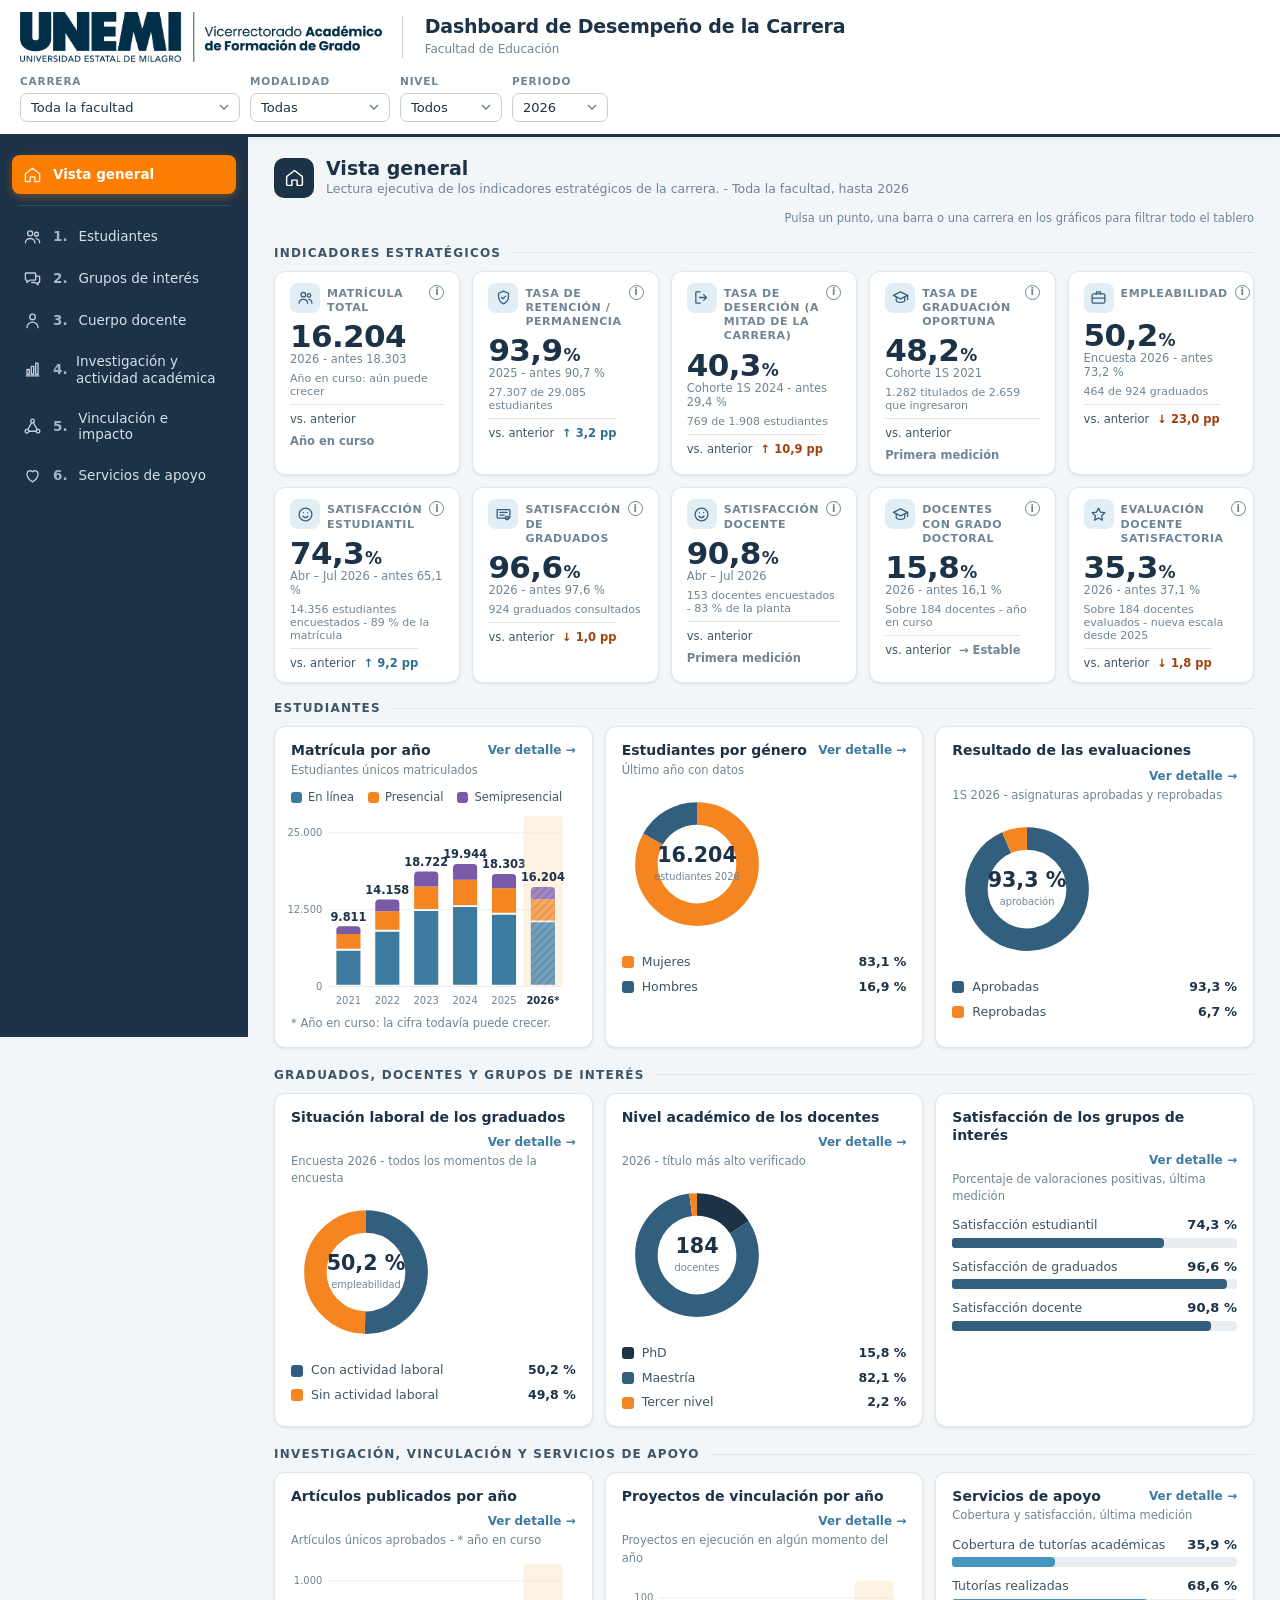
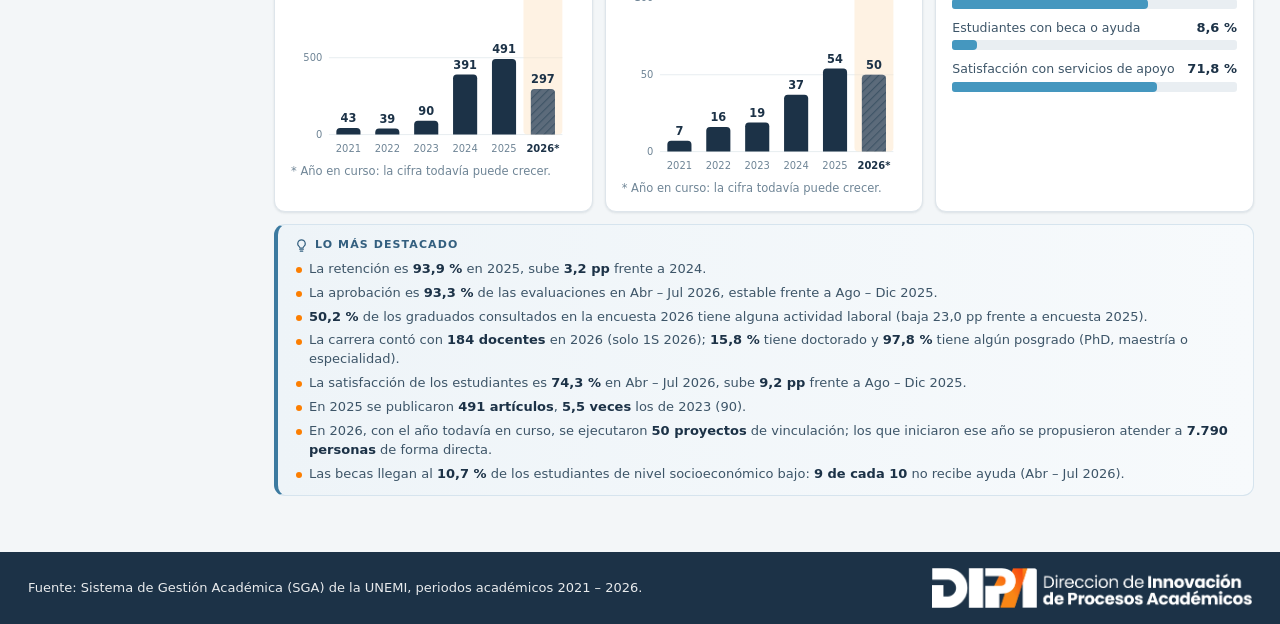
==== docs/index.html @ 2e5e62d2 "Enlace corto, README para el lector y supresion complementaria, como en FACSECYD - index.html en la " ====
<!doctype html>
<html lang="es">
<head>
<meta charset="utf-8">
<meta name="viewport" content="width=device-width, initial-scale=1">
<title>Dashboard de Desempeño - FACE - UNEMI</title>
<!-- Identificación interna (no visible): estructura e indicadores del dashboard FACSECYD (versión 2, octubre 2026).
     La versión anterior de FACE (pestaña Docentes, septiembre 2026) se retiró de la publicación. -->
<meta name="dashboard-version" content="2.0 · estructura FACSECYD · 2026-10">
<!-- ?v=: cambiarlo al publicar cambios de estilo o código, para que el navegador no use la copia en caché -->
<link rel="stylesheet" href="css/tablero.css?v=20261012b">
</head>
<body>

<!-- Encabezado fijo: el logo y los filtros quedan siempre a la vista -->
<header class="appbar">
  <img class="appbar-logo" src="img/logo-vicerrectorado.png"
       alt="UNEMI - Vicerrectorado Académico de Formación de Grado">
  <div class="appbar-titulo">
    <h1>Dashboard de Desempeño de la Carrera</h1>
    <p>Facultad de Educación</p>
  </div>
  <div class="filters">
    <!-- Las carreras se cargan desde el catálogo de los datos (FACS_DATA.carreras) -->
    <div class="fld"><label for="fCarrera">Carrera</label><select id="fCarrera"></select></div>
    <div class="fld"><label for="fModalidad">Modalidad</label><select id="fModalidad"></select></div>
    <div class="fld"><label for="fNivel">Nivel</label><select id="fNivel"></select></div>
    <div class="fld"><label for="fAnio">Periodo</label><select id="fAnio"></select></div>
  </div>
</header>

<div class="shell">
  <aside class="side">
    <nav aria-label="Vistas del dashboard"><ul class="nav" id="nav"></ul></nav>
  </aside>
  <main class="main">
    <div class="body" id="vista"></div>
  </main>
</div>

<footer class="sitefooter">
  <p class="fuente">Fuente: Sistema de Gestión Académica (SGA) de la UNEMI, periodos académicos 2021 – 2026.</p>
  <img src="img/logo-dipa-blanco.png" alt="DIPA - Dirección de Innovación de Procesos Académicos">
</footer>

<div class="tip" id="tip" role="tooltip"></div>

<script src="data/indicadores.js"></script>
<script src="data/face-data.js"></script>
<script src="data/rendimiento-data.js"></script>
<script src="data/graduados-data.js"></script>
<script src="data/trayectoria-data.js"></script>
<script src="data/perfil-data.js"></script>
<script src="data/mapa-ecuador.js"></script>
<script src="data/mapa-mundo.js"></script>
<script src="data/docentes-data.js"></script>
<script src="js/app.js?v=20261012"></script>
</body>
</html>
---- docs/css/tablero.css ----
/* Paleta institucional UNEMI (Paleta de colores unemi.jpeg) — misma línea que FACSECYD y FACE */
:root {
  --az-1:#1c3247; --az-2:#264763; --az-3:#335f7f; --az-4:#3c7aa0; --az-5:#4597bf;
  --na-1:#fc7e00; --na-2:#ea7d06; --na-3:#f48521; --na-4:#f78d37; --na-5:#f7964d;

  --ink:#1c3247; --ink2:#3d5568; --ink3:#6f8596; --ink4:#c3cfd8;
  --paper:#ffffff; --paper2:#f3f6f8; --paper3:#e9eef2;
  --edge:#dee5eb; --edge2:#c3cfd8;
  --acento:var(--na-1); --acento-lt:#fde7cc;

  /* entidades: el color sigue a la carrera en todos los gráficos */
  --c-facs:#1c3247; --c-enf:#3c7aa0; --c-nut:#f48521;
  /* estados: siempre con icono y palabra, nunca solo color */
  --ok:#2f6f93; --ok-lt:#e2eef5; --seg:#b86200; --seg-lt:#fdecd6; --mal:#a3410c; --mal-lt:#f9dfd0;

  --r:7px; --r-lg:11px;
  --font: Calibri, Carlito, "Segoe UI", system-ui, sans-serif;
  --shadow-sm: 0 1px 3px rgba(28,50,71,.07), 0 1px 2px rgba(28,50,71,.04);
  --shadow: 0 6px 18px rgba(28,50,71,.10), 0 2px 5px rgba(28,50,71,.06);
  --side:248px; --hdr:78px;
}
*,*::before,*::after { box-sizing:border-box; margin:0; padding:0; }
html { scroll-behavior:smooth; }
body { font-family:var(--font); background:var(--paper2); color:var(--ink); font-size:14px; line-height:1.5; }
:focus-visible { outline:2px solid var(--acento); outline-offset:2px; }
[hidden] { display:none !important; }
button, select { font-family:var(--font); }

/* ---------- marco institucional ---------- */
.appbar { position:sticky; top:0; z-index:40; height:var(--hdr); background:var(--paper);
  border-bottom:3px solid var(--az-1); box-shadow:0 2px 10px rgba(28,50,71,.06);
  display:flex; align-items:center; gap:22px; padding:0 24px; }
.appbar-logo { height:50px; width:auto; flex:0 0 auto; }
.appbar-titulo { border-left:1px solid var(--edge2); padding-left:22px; min-width:0; flex:0 1 auto; }
.appbar-titulo h1 { font-size:19px; font-weight:700; letter-spacing:-.01em; line-height:1.15; color:var(--az-1); white-space:nowrap; overflow:hidden; text-overflow:ellipsis; }
.appbar-titulo p { font-size:12px; color:var(--ink3); margin-top:2px; white-space:nowrap; overflow:hidden; text-overflow:ellipsis; }
.sitefooter { background:var(--az-1); padding:16px 28px; display:flex; justify-content:space-between; align-items:center; gap:16px 24px; flex-wrap:wrap; }
.sitefooter .fuente { margin:0; color:#fff; font-size:13px; line-height:1.4; opacity:.9; }
.sitefooter img { height:40px; width:auto; }

/* ---------- estructura ---------- */
.shell { display:grid; grid-template-columns:var(--side) 1fr; min-height:calc(100vh - var(--hdr)); }
.side { background:var(--az-1); color:#dfe8ef; padding:18px 12px 30px;
  position:sticky; top:var(--hdr); height:calc(100vh - var(--hdr)); overflow-y:auto; }
.nav { list-style:none; display:flex; flex-direction:column; gap:3px; }
.nav button { width:100%; display:flex; align-items:center; gap:11px; background:none; border:0;
  color:#d4e0ea; font-size:13.5px; text-align:left; padding:10px 11px; border-radius:8px; cursor:pointer;
  line-height:1.25; }
.nav button svg { width:19px; height:19px; flex:0 0 auto; fill:none; stroke:currentColor; stroke-width:1.7;
  stroke-linecap:round; stroke-linejoin:round; opacity:.9; }
.nav button .num { font-weight:700; color:#9fb6c8; min-width:12px; }
.nav button:hover { background:rgba(255,255,255,.08); color:#fff; }
.nav button.on { background:var(--acento); color:#fff; font-weight:700; box-shadow:0 3px 10px rgba(252,126,0,.35); }
.nav button.on .num { color:#fff; }
.nav-sep { height:1px; background:rgba(255,255,255,.1); margin:8px 6px; }

.main { min-width:0; padding-bottom:44px; }
.filters { display:flex; gap:10px; align-items:flex-end; flex-wrap:nowrap; margin-left:auto; flex:0 0 auto; }
/* Los cuatro filtros van en una sola línea: los nombres de carrera largos se recortan en el
   selector (la lista desplegada los muestra completos) y el periodo no baja a otra fila. */
#fCarrera { width:220px; min-width:0; text-overflow:ellipsis; }
#fNivel, #fAnio { min-width:96px; }
.fld { display:flex; flex-direction:column; gap:3px; }
.fld label { font-size:10.5px; letter-spacing:.08em; text-transform:uppercase; color:var(--ink3); font-weight:700; }
.fld select, .rfbar select { font-size:13px; color:var(--ink); background:var(--paper); border:1px solid var(--edge2);
  border-radius:var(--r); padding:6px 28px 6px 10px; cursor:pointer; min-width:112px; appearance:none;
  background-image:url("data:image/svg+xml,%3Csvg xmlns='http://www.w3.org/2000/svg' width='10' height='6'%3E%3Cpath d='M1 1l4 4 4-4' fill='none' stroke='%236f8596' stroke-width='1.5'/%3E%3C/svg%3E");
  background-repeat:no-repeat; background-position:right 10px center; }
.fld select:hover:not([disabled]), .rfbar select:hover { border-color:var(--az-4); }
.fld select[disabled] { background-color:var(--paper2); color:var(--ink2); cursor:default; background-image:none; padding-right:10px; min-width:0; }

/* filtro cruzado */
.chips { display:flex; gap:7px; flex-wrap:wrap; align-items:center; margin-left:auto; }
.chip { display:inline-flex; align-items:center; gap:7px; background:var(--acento-lt); color:#8a4400;
  border:1px solid var(--na-4); border-radius:20px; padding:3px 6px 3px 11px; font-size:11.5px; font-weight:700; cursor:pointer; }
.chip .x { font-size:15px; line-height:1; opacity:.6; padding:0 3px; }
.chip:hover .x { opacity:1; }
.chip-limpiar { background:none; border:0; color:var(--az-4); font-size:11.5px; font-weight:700; cursor:pointer; text-decoration:underline; }
.chip-ayuda { font-size:11.5px; color:var(--ink3); }
.legend [data-car], .lbl-car { cursor:pointer; }
.legend [data-car]:hover { color:var(--ink); }
.hrow[data-gse], .hrow[data-niv], .hrow[data-rf], .hrow[data-gf], .hrow[data-gmom] { cursor:pointer; border-radius:5px; padding:3px 5px; margin:-3px -5px; }
.hrow[data-gse]:hover, .hrow[data-niv]:hover, .hrow[data-rf]:hover, .hrow[data-gf]:hover, .hrow[data-gmom]:hover { background:var(--paper2); }

/* pestañas dentro de una vista (Estudiantes: Rendimiento / Graduados) */
.tabs { display:flex; gap:4px; border-bottom:2px solid var(--edge); margin-bottom:14px; flex-wrap:wrap; }
.tab { background:none; border:0; border-bottom:3px solid transparent; margin-bottom:-2px; padding:9px 16px 8px;
  font-size:14px; font-weight:700; color:var(--ink3); cursor:pointer; }
.tab:hover { color:var(--ink); }
.tab.on { color:var(--az-1); border-bottom-color:var(--acento); }
.priv { font-size:11.5px; color:var(--ink3); background:var(--paper); border:1px dashed var(--edge2);
  border-radius:var(--r); padding:8px 12px; margin:4px 0 12px; line-height:1.45; }
.priv b { color:var(--ink2); }
/* perfil: pirámide y mapa pulsables */
.hrow[data-pf] { cursor:pointer; border-radius:5px; padding:3px 5px; margin:-3px -5px; }
.hrow[data-pf]:hover { background:var(--paper2); }
rect.pir, path.prov { cursor:pointer; }
path.prov.fija { cursor:default; }
/* vista general: dona y enlaces de panel */
.dona { display:flex; align-items:center; gap:14px; flex-wrap:wrap; }
.dona svg { width:150px; height:150px; flex:0 0 auto; }
.dona svg circle { cursor:default; }
.dona-ley { flex:1; min-width:150px; display:flex; flex-direction:column; gap:6px; }
.dona-ley .dl { display:grid; grid-template-columns:12px 1fr auto; gap:8px; align-items:center; font-size:12.5px; color:var(--ink2); }
.dona-ley .dl i { width:12px; height:12px; border-radius:3px; }
.dona-ley .dl b { color:var(--ink); font-variant-numeric:tabular-nums; }
.ph .ver { margin-left:auto; font-size:12px; color:var(--az-4); font-weight:700; text-decoration:none; white-space:nowrap; }
.ph .ver:hover { color:var(--acento); }
rect.pir:hover, path.prov:hover { filter:brightness(1.12); }
/* tarjetas con ícono (vistas 1 y 4): filas parejas de 4 (o 5) */
.kpis.k4 { grid-template-columns:repeat(4,minmax(0,1fr)); }
.kpis.k5 { grid-template-columns:repeat(5,minmax(0,1fr)); }
.kpis.k3 { grid-template-columns:repeat(3,minmax(0,1fr)); }
@media (max-width:1180px){ .kpis.k4, .kpis.k5, .kpis.k3 { grid-template-columns:repeat(2,minmax(0,1fr)); } }
@media (max-width:560px){ .kpis.k4, .kpis.k5, .kpis.k3 { grid-template-columns:1fr; } }
.kico { width:30px; height:30px; flex:0 0 auto; border-radius:8px; background:var(--ok-lt); display:inline-flex;
  align-items:center; justify-content:center; margin-top:-2px; }
.kico svg { width:17px; height:17px; fill:none; stroke:var(--az-3); stroke-width:1.8; stroke-linecap:round; stroke-linejoin:round; }
.kpi .top .kico + .lbl { padding-top:2px; }
/* filtros separados de Estudiantes */
.filtros-est { align-items:flex-end; }
.filtros-est .fld select { min-width:150px; }
.filtros-est > span { align-self:center; }
svg.mapa-ec { max-height:430px; margin:0 auto; }
svg.mapa-mundo { width:100%; height:auto; margin:0 auto; cursor:grab; touch-action:pan-y; }
.mapa-zoom { position:relative; border:1px solid var(--edge); border-radius:var(--r); overflow:hidden; background:#fbfcfd; }
.zoom-ctrl { position:absolute; top:8px; right:8px; display:flex; flex-direction:column; gap:4px; }
.zoom-ctrl button { min-width:30px; height:30px; padding:0 8px; font:700 16px var(--font); color:var(--ink);
  background:var(--paper); border:1px solid var(--edge2); border-radius:6px; cursor:pointer; box-shadow:var(--shadow-sm); }
.zoom-ctrl button:hover { background:var(--paper2); }
.zoom-ctrl button.zr { font-size:11.5px; font-weight:600; }
table.res tr[data-niv], table.res tr[data-carsel] { cursor:pointer; }
table.res tr[data-niv]:hover td, table.res tr[data-carsel]:hover td { background:var(--paper2); }

/* rendimiento académico: grupo de estudiantes */
.rfbar { display:flex; align-items:center; gap:8px 12px; flex-wrap:wrap; background:var(--paper); border:1px solid var(--edge);
  border-radius:var(--r-lg); padding:9px 14px; margin-bottom:12px; box-shadow:var(--shadow-sm); }
.rfbar label { font-size:10.5px; letter-spacing:.08em; text-transform:uppercase; color:var(--ink3); font-weight:700; }
.rfbar select { min-width:200px; }
.rfbar span { font-size:11.5px; color:var(--ink3); flex:1; min-width:220px; }
.sw { display:inline-block; width:10px; height:10px; border-radius:3px; margin-right:7px; vertical-align:-1px; }
.hrow.sel { background:var(--acento-lt); }
.hrow.sel .hl { font-weight:700; color:var(--ink); }
.hrow.mut { opacity:.45; }
.kpi.nogse { opacity:.6; }
path.seg { cursor:pointer; }

.body { padding:20px 26px 0; max-width:1480px; }
.vhead { display:flex; align-items:center; gap:12px; margin-bottom:16px; flex-wrap:wrap; }
.vhead .ic { width:40px; height:40px; border-radius:10px; background:var(--az-1); display:flex;
  align-items:center; justify-content:center; flex:0 0 auto; }
.vhead .ic svg { width:21px; height:21px; fill:none; stroke:#fff; stroke-width:1.7; stroke-linecap:round; stroke-linejoin:round; }
.vhead h2 { font-size:19px; font-weight:700; line-height:1.2; }
.vhead p { font-size:12.5px; color:var(--ink3); }

/* ---------- tarjetas KPI ---------- */
.kpis { display:grid; grid-template-columns:repeat(auto-fit,minmax(196px,1fr)); gap:12px; margin-bottom:16px; }
.kpi { position:relative; background:var(--paper); border:1px solid var(--edge); border-radius:var(--r-lg);
  padding:13px 15px 12px; box-shadow:var(--shadow-sm); display:flex; flex-direction:column; gap:6px;
  transition:box-shadow .15s, transform .15s, border-color .15s; text-align:left; font-family:var(--font); color:var(--ink); }
button.kpi { cursor:pointer; }
button.kpi:hover { box-shadow:var(--shadow); transform:translateY(-1px); border-color:var(--edge2); }
.kpi.flash { animation:flash 1.8s ease-out; }
@keyframes flash { 0%,30% { border-color:var(--acento); box-shadow:0 0 0 3px var(--acento-lt); } 100% { } }
.kpi .top { display:flex; align-items:flex-start; gap:7px; }
.kpi .lbl { font-size:11px; letter-spacing:.05em; text-transform:uppercase; color:var(--ink3); font-weight:700;
  line-height:1.3; flex:1; min-height:29px; }
.kpi .mid { display:flex; align-items:flex-end; justify-content:space-between; gap:8px; }
.kpi .val { font-size:31px; font-weight:700; letter-spacing:-.02em; line-height:1; font-variant-numeric:tabular-nums; }
.kpi .val small { font-size:17px; font-weight:700; margin-left:1px; }
.kpi .per { font-size:11.5px; color:var(--ink3); }
.kpi .spark { width:84px; height:30px; flex:0 0 auto; }
.kpi .foot { display:flex; align-items:center; justify-content:space-between; gap:8px; flex-wrap:wrap;
  border-top:1px solid var(--edge); padding-top:7px; font-size:11.5px; color:var(--ink2); }
.kpi .meta b { color:var(--ink); }
.kpi.na .val { color:var(--ink4); font-size:22px; }
.kpi .base { font-size:11px; color:var(--ink3); font-variant-numeric:tabular-nums; }

.trend { display:inline-flex; align-items:center; gap:3px; font-weight:700; font-size:11.5px; white-space:nowrap; }
.trend.fav { color:var(--ok); } .trend.desf { color:var(--mal); } .trend.neu { color:var(--ink3); }
.estado { display:inline-flex; align-items:center; gap:4px; font-size:11px; font-weight:700; border-radius:20px;
  padding:1px 8px 1px 6px; white-space:nowrap; }
.estado.ok { background:var(--ok-lt); color:var(--ok); }
.estado.seg { background:var(--seg-lt); color:var(--seg); }
.estado.mal { background:var(--mal-lt); color:var(--mal); }
.estado.sin { background:var(--paper3); color:var(--ink3); font-weight:600; }

/* ---------- paneles ---------- */
.grid2 { display:grid; grid-template-columns:1fr 1fr; gap:12px; }
.grid3 { display:grid; grid-template-columns:repeat(3,1fr); gap:12px; }
.grid2.wl { grid-template-columns:1.4fr 1fr; }
.grid2.arriba { align-items:start; }
@media (max-width:1180px){ .grid2,.grid3,.grid2.wl { grid-template-columns:1fr; } }
.panel { background:var(--paper); border:1px solid var(--edge); border-radius:var(--r-lg);
  padding:14px 16px 14px; box-shadow:var(--shadow-sm); margin-bottom:12px; min-width:0; }
.ph { display:flex; align-items:center; gap:7px; flex-wrap:wrap; margin-bottom:2px; }
.ph h3 { font-size:14px; font-weight:700; line-height:1.3; }
.ph .tag { font-size:10px; letter-spacing:.08em; text-transform:uppercase; font-weight:700; color:var(--az-3);
  background:var(--ok-lt); border-radius:10px; padding:1px 8px; }
.ph-note { font-size:11.5px; color:var(--ink3); margin:1px 0 10px; }
.info { display:inline-flex; width:15px; height:15px; border-radius:50%; border:1.4px solid var(--ink3);
  color:var(--ink3); align-items:center; justify-content:center; font-size:10px; font-weight:700; font-style:normal;
  cursor:help; flex:0 0 auto; background:none; line-height:1; }
.info:hover, .info:focus-visible { border-color:var(--acento); color:var(--acento); }
.empty { color:var(--ink3); font-size:12.5px; padding:22px 10px; text-align:center;
  background:var(--paper2); border-radius:var(--r); line-height:1.5; }
.empty b { color:var(--ink2); display:block; margin-bottom:2px; }

.legend { display:flex; flex-wrap:wrap; gap:4px 14px; margin-bottom:6px; }
.legend span { display:inline-flex; align-items:center; gap:6px; font-size:11.5px; color:var(--ink2); }
.legend i { width:16px; height:0; border-top:2.5px solid; display:inline-block; }
.legend i.dash { border-top-style:dashed; }
.legend i.box { width:11px; height:11px; border:0; border-radius:3px; }

/* barras horizontales */
.hb { display:flex; flex-direction:column; gap:9px; }
.hrow { display:grid; grid-template-columns:1fr auto; gap:3px 10px; align-items:baseline; }
.hrow .hl { font-size:12.5px; color:var(--ink2); line-height:1.3; }
.hrow .hv { font-size:13px; font-weight:700; font-variant-numeric:tabular-nums; text-align:right; white-space:nowrap; }
.hrow .hv .d { font-size:11px; font-weight:700; margin-left:6px; }
.hrow .ht { grid-column:1/-1; height:10px; background:var(--paper3); border-radius:3px; overflow:hidden; position:relative; }
.hrow .hf { display:block; height:100%; border-radius:0 4px 4px 0; transition:width .35s cubic-bezier(.2,.7,.3,1); }
.hrow .hg { position:absolute; top:-2px; bottom:-2px; width:2px; background:var(--ink); opacity:.55; }
.hsub { font-size:10.5px; letter-spacing:.1em; text-transform:uppercase; color:var(--ink3); font-weight:700; margin:12px 0 2px; }

/* tabla de resultados */
.tbl-wrap { overflow-x:auto; }
table.res { width:100%; border-collapse:collapse; font-size:12.5px; font-variant-numeric:tabular-nums; }
table.res th { text-align:left; font-size:10.5px; letter-spacing:.07em; text-transform:uppercase; color:var(--ink3);
  font-weight:700; padding:7px 10px; border-bottom:1.5px solid var(--edge2); white-space:nowrap; }
table.res td { padding:8px 10px; border-bottom:1px solid var(--edge); vertical-align:middle; }
table.res td.n, table.res th.n { text-align:right; }
table.res tr:last-child td { border-bottom:0; }
table.res tr.hl td { background:var(--acento-lt); }
table.res .ind { font-weight:600; color:var(--ink); }
table.res .per { color:var(--ink3); font-size:11.5px; }
table.res .tipo { font-size:10px; letter-spacing:.07em; text-transform:uppercase; color:var(--ink3); font-weight:700; }

/* lectura analítica */
.lectura { background:linear-gradient(90deg,#eef4f8,#f7fafc); border:1px solid #d6e4ee; border-left:4px solid var(--az-4);
  border-radius:var(--r-lg); padding:12px 16px; margin-bottom:12px; }
.lectura h3 { font-size:11px; letter-spacing:.1em; text-transform:uppercase; color:var(--az-3); font-weight:700; margin-bottom:6px;
  display:flex; align-items:center; gap:6px; }
.lectura h3 svg { width:15px; height:15px; fill:none; stroke:currentColor; stroke-width:1.8; stroke-linecap:round; stroke-linejoin:round; }
.lectura ul { list-style:none; display:flex; flex-direction:column; gap:5px; }
.lectura li { font-size:13px; color:var(--ink2); line-height:1.45; padding-left:15px; position:relative; }
.lectura li::before { content:""; position:absolute; left:2px; top:.55em; width:6px; height:6px; border-radius:50%; background:var(--acento); }
.lectura b { color:var(--ink); }

/* inicio */
.sec { display:flex; align-items:center; gap:10px; margin:6px 0 9px; }
.sec h3 { font-size:12px; letter-spacing:.1em; text-transform:uppercase; color:var(--ink2); font-weight:700; white-space:nowrap; }
.sec::after { content:""; flex:1; height:1px; background:var(--edge); }
.sec a { font-size:12px; color:var(--az-4); font-weight:700; text-decoration:none; white-space:nowrap; order:3; }
.sec a:hover { color:var(--acento); }

/* estrategia de impacto (vinculación) */
.cadena { display:grid; grid-template-columns:repeat(4,1fr); gap:0; margin-bottom:12px; }
@media (max-width:900px){ .cadena { grid-template-columns:1fr 1fr; } }
.eslabon { background:var(--paper); border:1px solid var(--edge); padding:12px 14px 11px; position:relative; }
.eslabon:first-child { border-radius:var(--r-lg) 0 0 var(--r-lg); }
.eslabon:last-child { border-radius:0 var(--r-lg) var(--r-lg) 0; }
.eslabon + .eslabon { border-left:0; }
.eslabon .k { font-size:10.5px; letter-spacing:.1em; text-transform:uppercase; font-weight:700; color:var(--acento); }
.eslabon .q { font-size:11.5px; color:var(--ink3); line-height:1.3; margin:1px 0 6px; }
.eslabon .v { font-size:26px; font-weight:700; line-height:1.05; font-variant-numeric:tabular-nums; }
.eslabon .s { font-size:11.5px; color:var(--ink2); margin-top:2px; }
.eslabon.vacio .v { font-size:15px; color:var(--ink3); font-weight:600; padding-top:6px; }

/* proyectos */
.pill { display:inline-block; font-size:10.5px; font-weight:700; border-radius:10px; padding:1px 8px; white-space:nowrap; }
.pill.ej { background:var(--seg-lt); color:var(--seg); }
.pill.fin { background:var(--ok-lt); color:var(--ok); }
.mini-bar { display:inline-block; width:60px; height:6px; background:var(--paper3); border-radius:3px; vertical-align:middle; margin-right:6px; overflow:hidden; }
.mini-bar i { display:block; height:100%; background:var(--az-4); }

/* gráficos */
svg.chart { display:block; width:100%; height:auto; overflow:visible; }
svg.chart text { font-family:var(--font); }
.tip { position:fixed; z-index:60; pointer-events:none; background:var(--az-1); color:#fff;
  font-size:12px; padding:8px 11px; border-radius:6px; box-shadow:var(--shadow);
  opacity:0; transition:opacity .12s; max-width:300px; line-height:1.4; }
.tip.on { opacity:1; }
.tip .tt { font-size:11px; color:#a9c0d1; margin-bottom:3px; }
.tip .r { display:flex; align-items:center; gap:7px; }
.tip .r i { width:12px; border-top:2.5px solid; display:inline-block; }
.tip .r b { font-size:13px; }
.tip .r span { color:#c9d7e2; }
.tip .nota { color:#c9d7e2; font-size:11px; margin-top:4px; border-top:1px solid rgba(255,255,255,.15); padding-top:4px; }

.segbtns { display:flex; gap:5px; flex-wrap:wrap; }
.segbtn { font-size:11.5px; font-weight:600; color:var(--ink2); background:var(--paper2); border:1px solid var(--edge2);
  border-radius:20px; padding:3px 11px; cursor:pointer; }
.segbtn:hover { border-color:var(--az-4); }
.segbtn.on { background:var(--az-2); color:#fff; border-color:var(--az-2); }

@media (max-width:1365px){
  .appbar { height:auto; position:static; flex-wrap:wrap; padding:12px 20px; gap:12px 20px; }
  .filters { flex-wrap:wrap; }
  .appbar-titulo h1, .appbar-titulo p { white-space:normal; }
  .filters { margin-left:0; }
  .side { top:0; height:100vh; }
}
@media (max-width:900px){
  .shell { grid-template-columns:1fr; }
  .side { position:static; height:auto; padding:10px; }
  .nav { flex-direction:row; overflow-x:auto; gap:4px; }
  .nav li { flex:0 0 auto; }
  .nav button { white-space:nowrap; padding:7px 10px; }
  .nav-sep { display:none; }
  .appbar-titulo { border-left:0; padding-left:0; }
  .body { padding-left:16px; padding-right:16px; }
}
@media (prefers-reduced-motion:reduce){ * { transition:none !important; animation:none !important; } }

/* FACSECYD: aviso de datos provisionales (base de estudiantes incompleta) */
.aviso-prov { display:flex; gap:10px; align-items:flex-start; margin:0 0 14px; padding:10px 14px; font-size:12.5px;
  color:var(--ink2); background:var(--seg-lt); border:1px solid #f3c58e; border-left:4px solid var(--seg); border-radius:var(--r); }
.aviso-prov b { color:var(--seg); }
/* FACSECYD: aclaración informativa (no es una alerta) */
.aviso-info { display:flex; gap:10px; align-items:flex-start; margin:0 0 14px; padding:10px 14px; font-size:12.5px;
  color:var(--ink2); background:var(--ok-lt); border:1px solid #b9d4e4; border-left:4px solid var(--ok); border-radius:var(--r); }
.aviso-info b { color:var(--ok); white-space:nowrap; }
/* FACSECYD / FACE: marca de copia interna (solo en el archivo que genera scripts/pipeline/07_html_local.py) */
.badge-version { display:inline-block; vertical-align:middle; margin-left:8px; padding:2px 8px; font-size:10.5px; font-weight:700;
  letter-spacing:.04em; text-transform:uppercase; color:#fff; background:var(--acento, #f48521); border-radius:999px; }
.link-anterior { color:inherit; text-decoration:underline; text-underline-offset:2px; opacity:.85; }
.link-anterior:hover { opacity:1; }
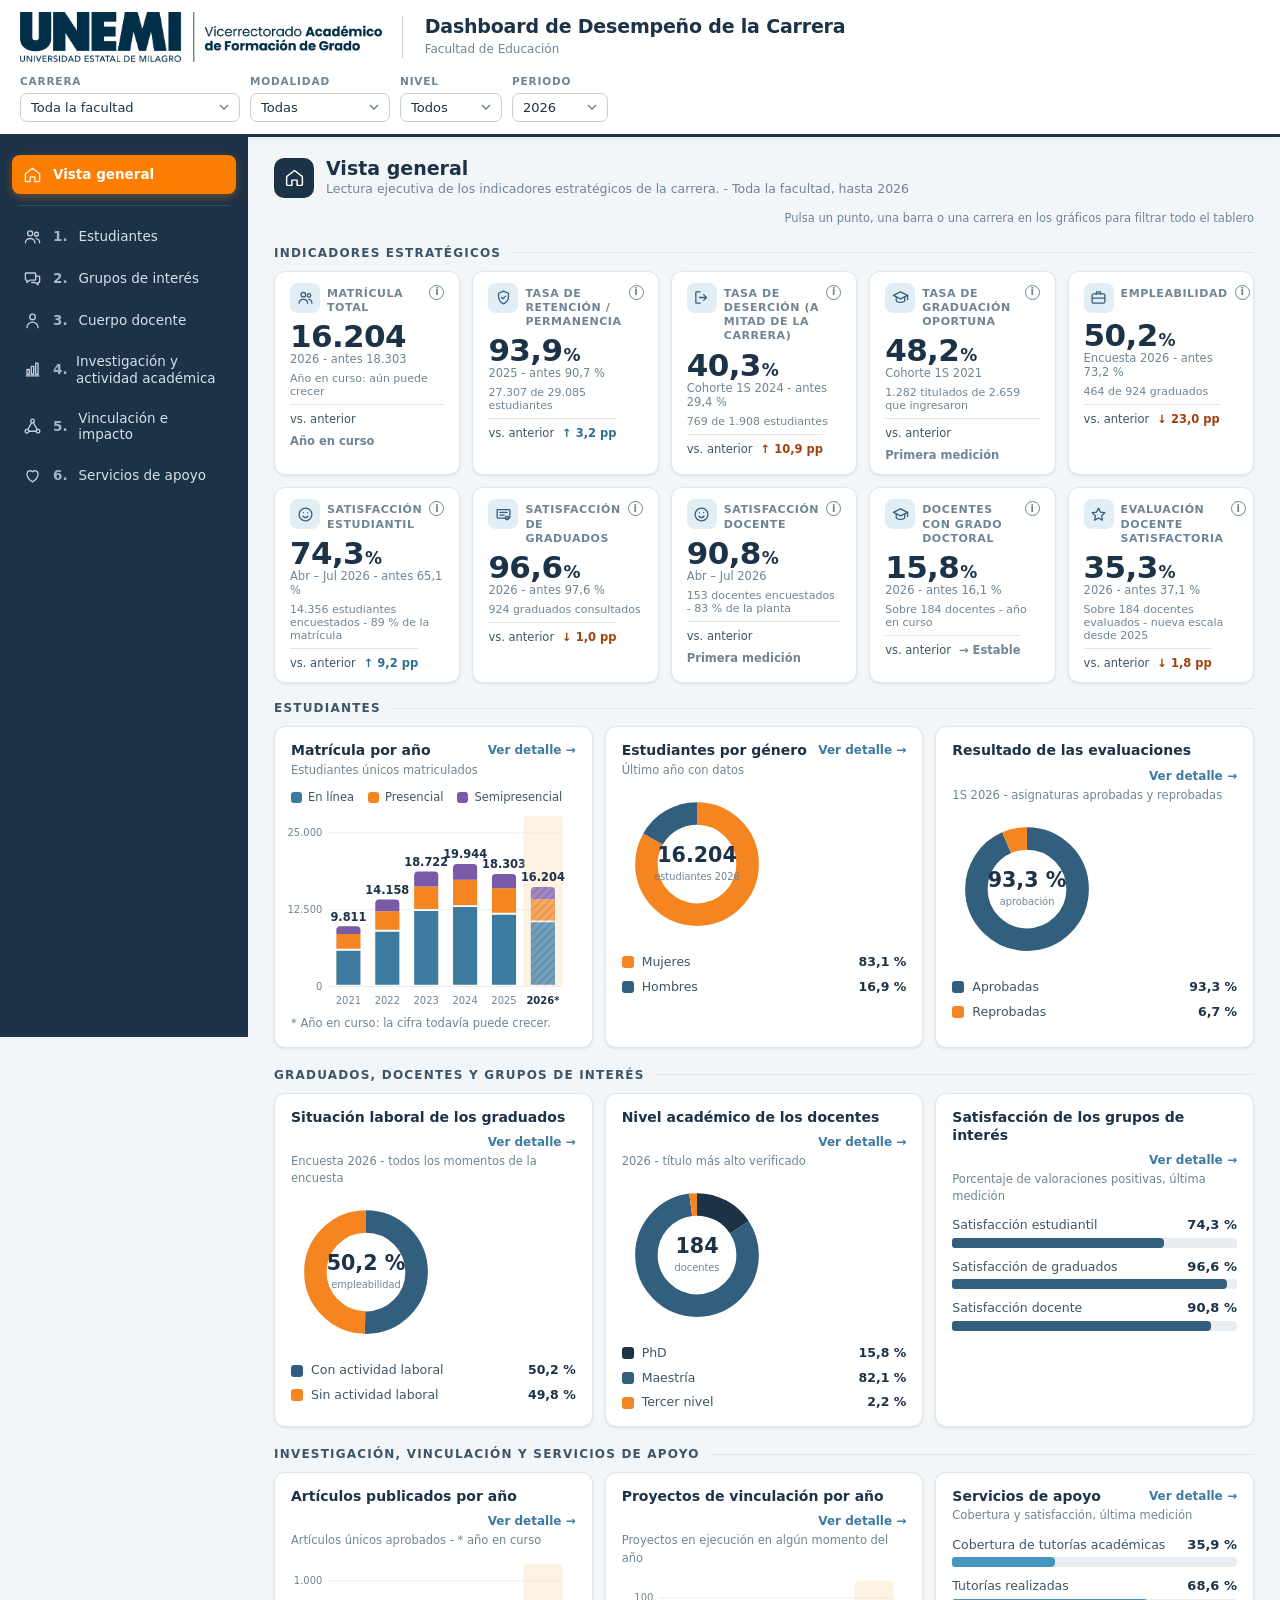
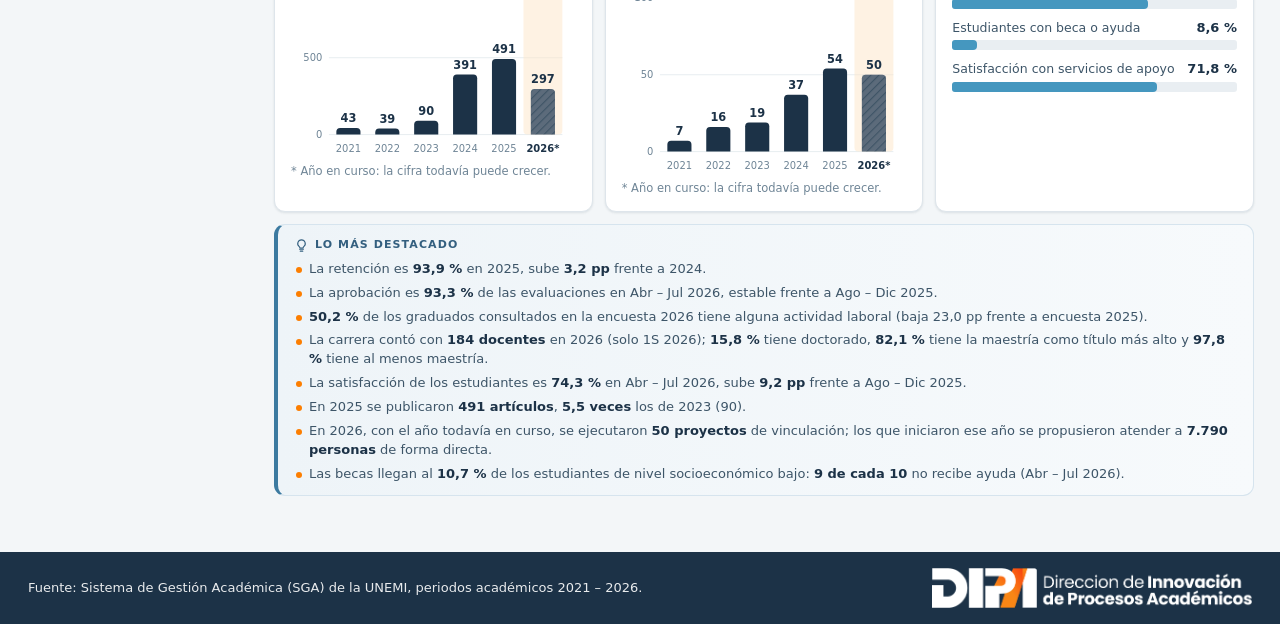
==== commit c83a17ec: "Nivel academico en tarjetas que suman 100 %: PhD, maestria (sin PhD) y sin maestria ni PhD La tarjet" ====
--- a/docs/index.html
+++ b/docs/index.html
@@ -45,7 +45,7 @@
 
 <div class="tip" id="tip" role="tooltip"></div>
 
-<script src="data/indicadores.js"></script>
+<script src="data/indicadores.js?v=20261026"></script>
 <script src="data/face-data.js"></script>
 <script src="data/rendimiento-data.js"></script>
 <script src="data/graduados-data.js"></script>
@@ -54,6 +54,6 @@
 <script src="data/mapa-ecuador.js"></script>
 <script src="data/mapa-mundo.js"></script>
 <script src="data/docentes-data.js"></script>
-<script src="js/app.js?v=20261012"></script>
+<script src="js/app.js?v=20261026"></script>
 </body>
 </html>
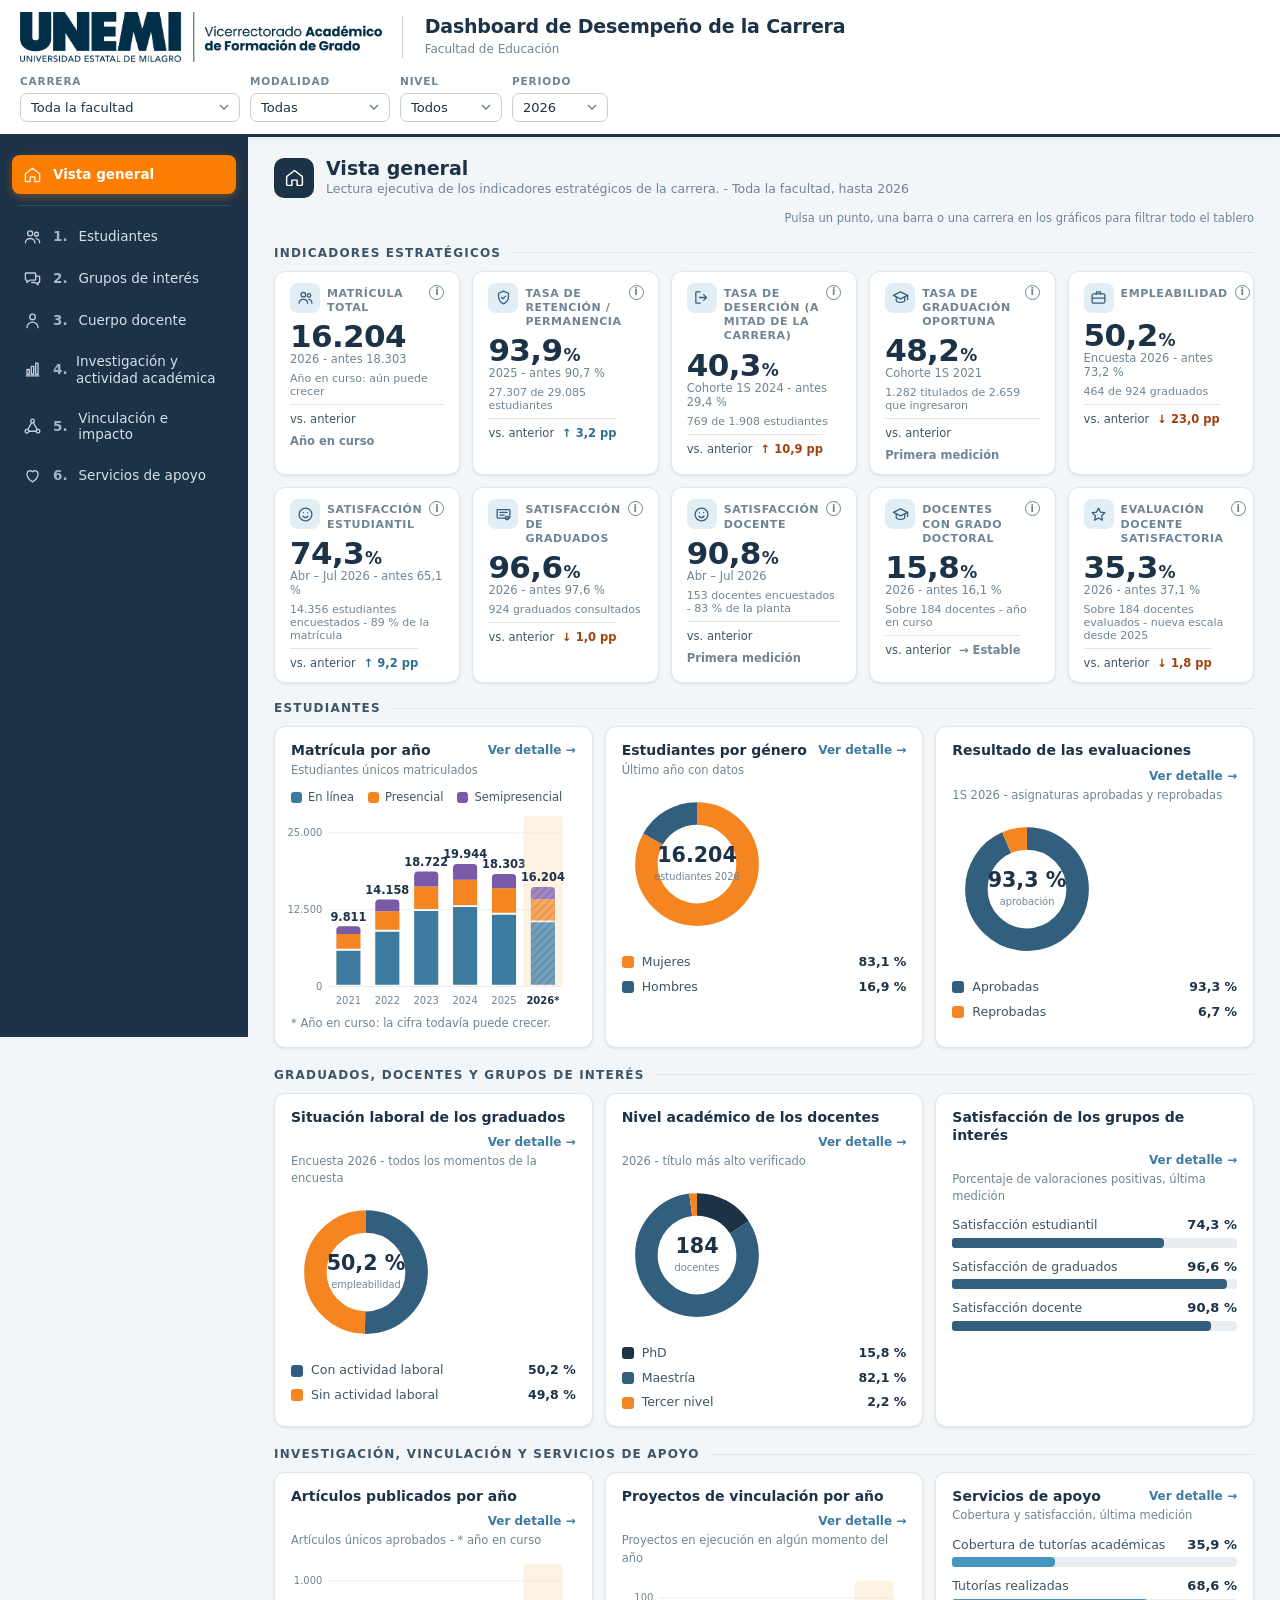
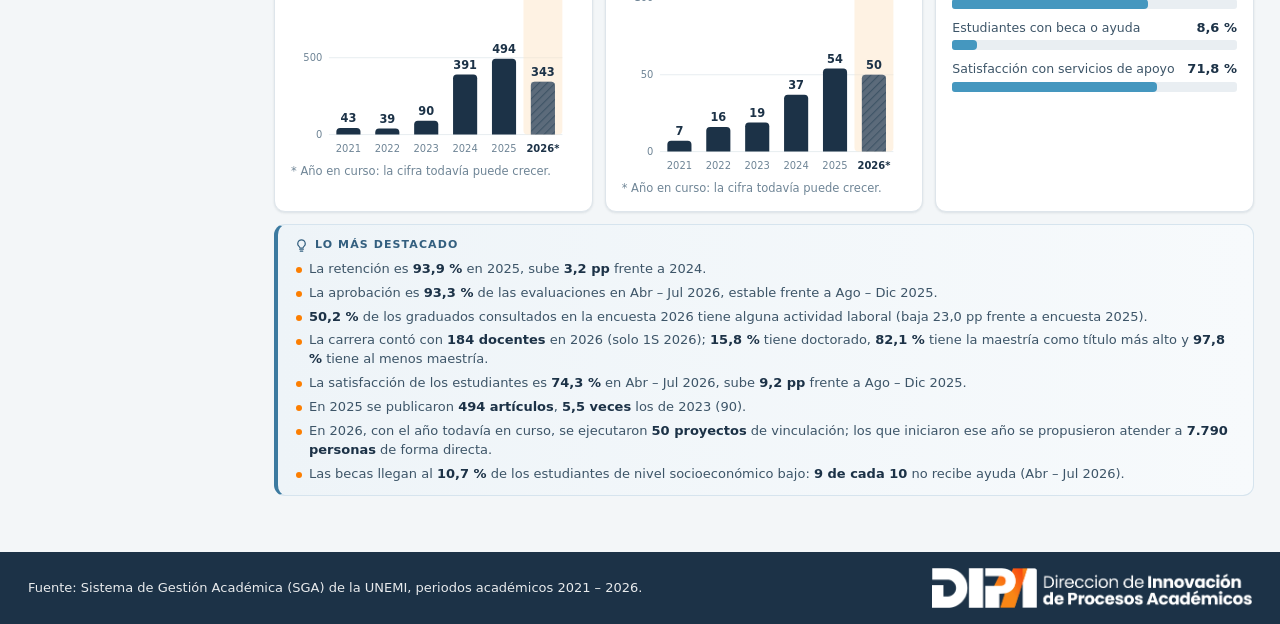
==== commit 76008c1a: "Actualizacion de investigacion y docentes con los extractos del SGA al 28-10-2026 Mismo calculo de s" ====
--- a/docs/index.html
+++ b/docs/index.html
@@ -46,14 +46,14 @@
 <div class="tip" id="tip" role="tooltip"></div>
 
 <script src="data/indicadores.js?v=20261026"></script>
-<script src="data/face-data.js"></script>
+<script src="data/face-data.js?v=20261028"></script>
 <script src="data/rendimiento-data.js"></script>
 <script src="data/graduados-data.js"></script>
 <script src="data/trayectoria-data.js"></script>
 <script src="data/perfil-data.js"></script>
 <script src="data/mapa-ecuador.js"></script>
 <script src="data/mapa-mundo.js"></script>
-<script src="data/docentes-data.js"></script>
+<script src="data/docentes-data.js?v=20261028"></script>
 <script src="js/app.js?v=20261026"></script>
 </body>
 </html>
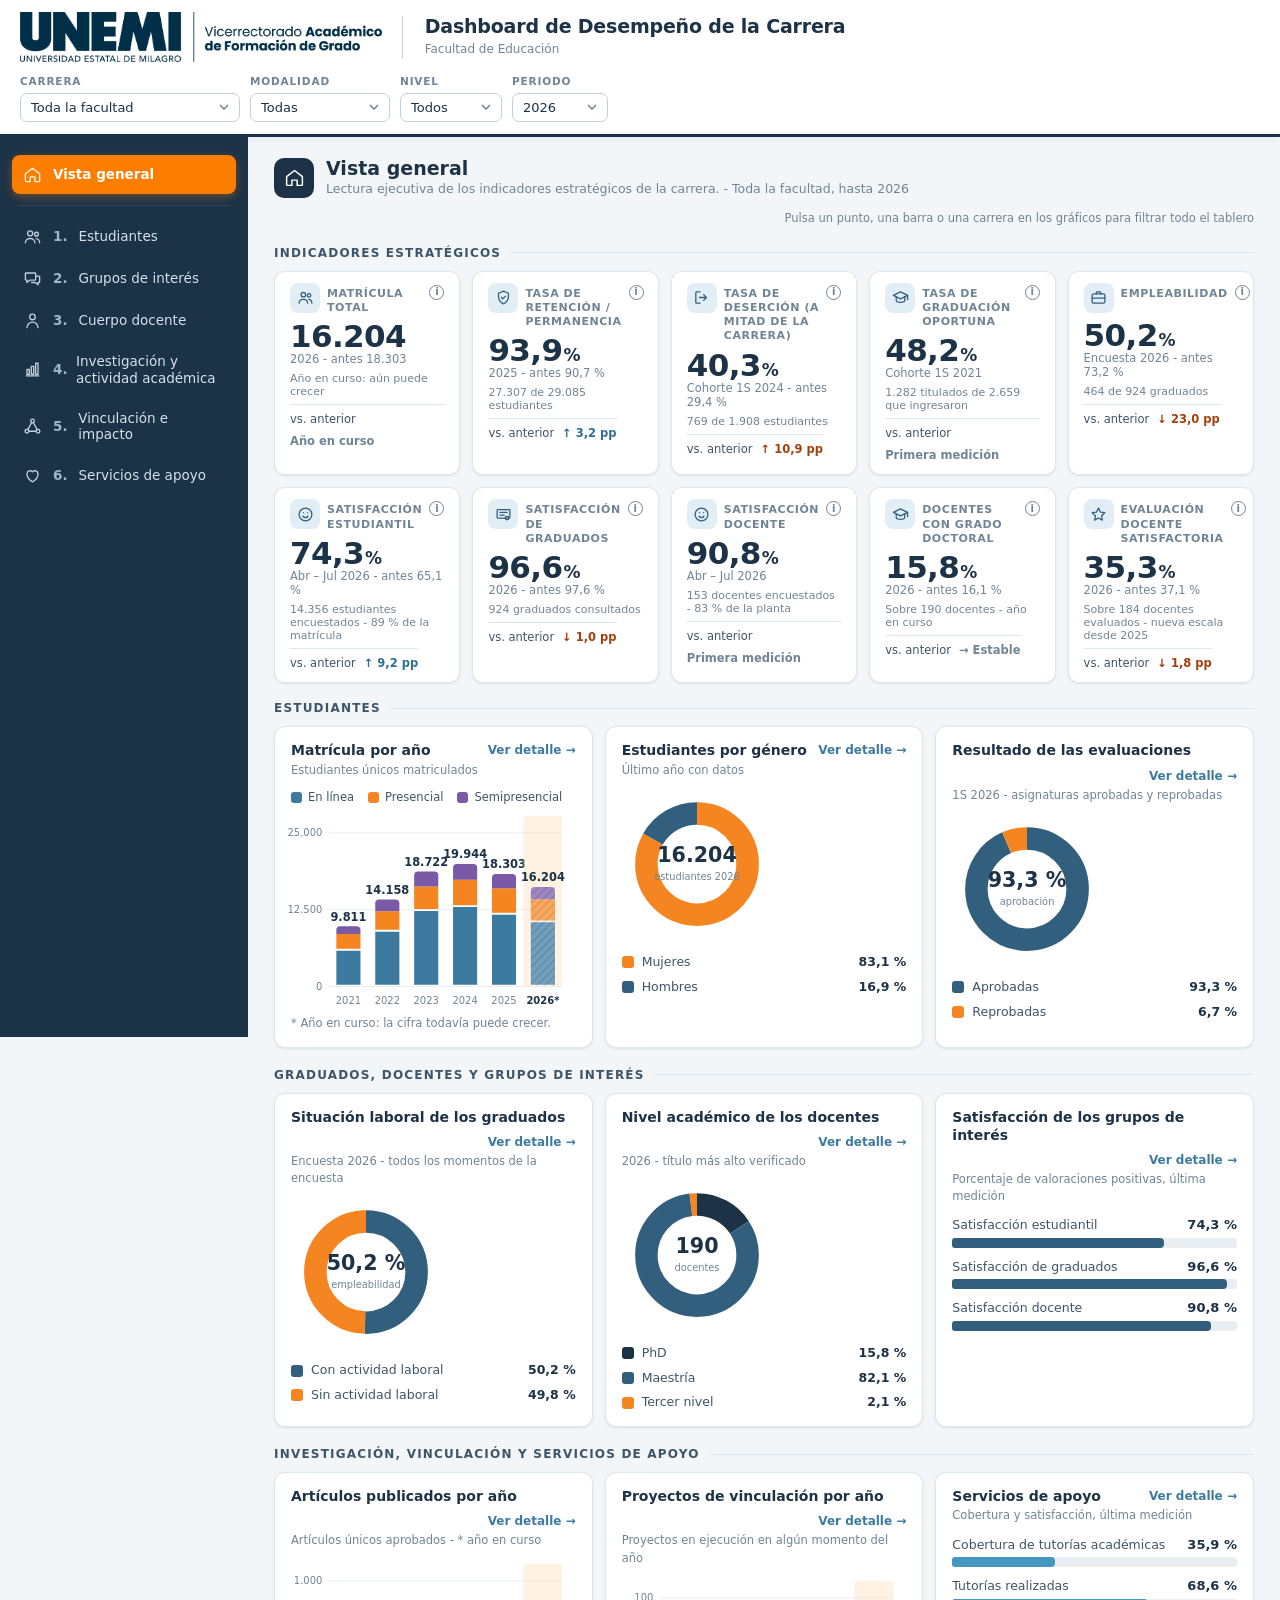
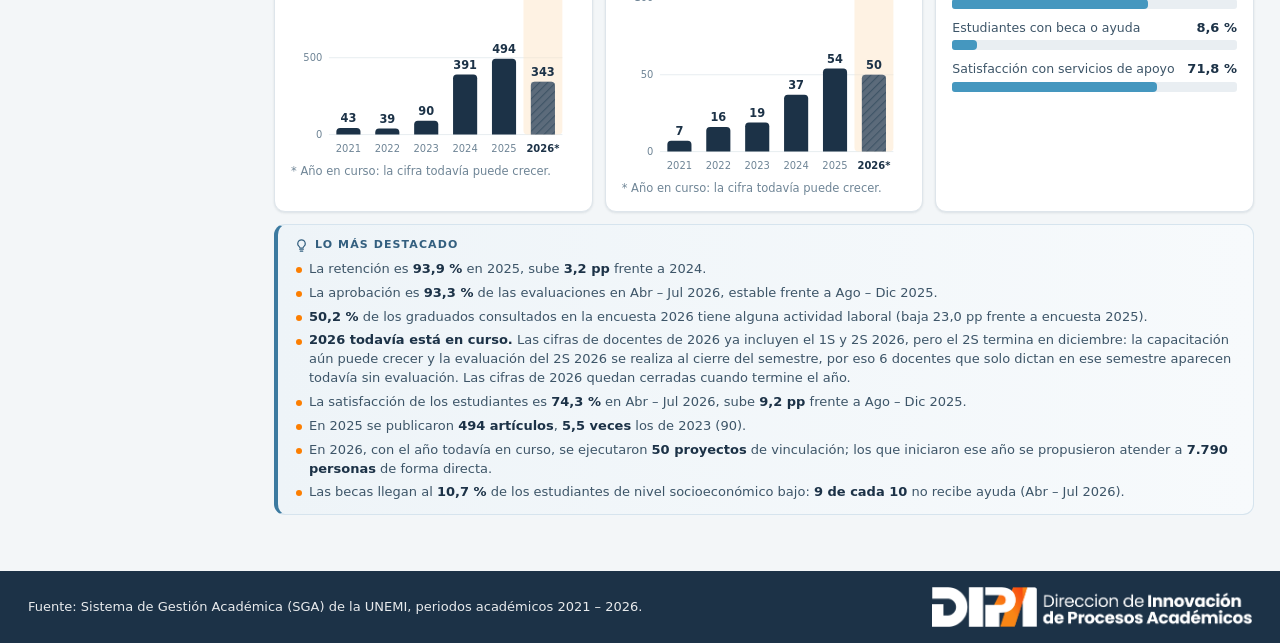
==== commit c5016d15: "Docentes con el 2S-2026 (periodo 479) y 2026 marcado como año en curso - Planta docente y desempeño " ====
--- a/docs/index.html
+++ b/docs/index.html
@@ -45,7 +45,7 @@
 
 <div class="tip" id="tip" role="tooltip"></div>
 
-<script src="data/indicadores.js?v=20261026"></script>
+<script src="data/indicadores.js?v=20261028b"></script>
 <script src="data/face-data.js?v=20261028"></script>
 <script src="data/rendimiento-data.js"></script>
 <script src="data/graduados-data.js"></script>
@@ -53,7 +53,7 @@
 <script src="data/perfil-data.js"></script>
 <script src="data/mapa-ecuador.js"></script>
 <script src="data/mapa-mundo.js"></script>
-<script src="data/docentes-data.js?v=20261028"></script>
-<script src="js/app.js?v=20261026"></script>
+<script src="data/docentes-data.js?v=20261028b"></script>
+<script src="js/app.js?v=20261028b"></script>
 </body>
 </html>
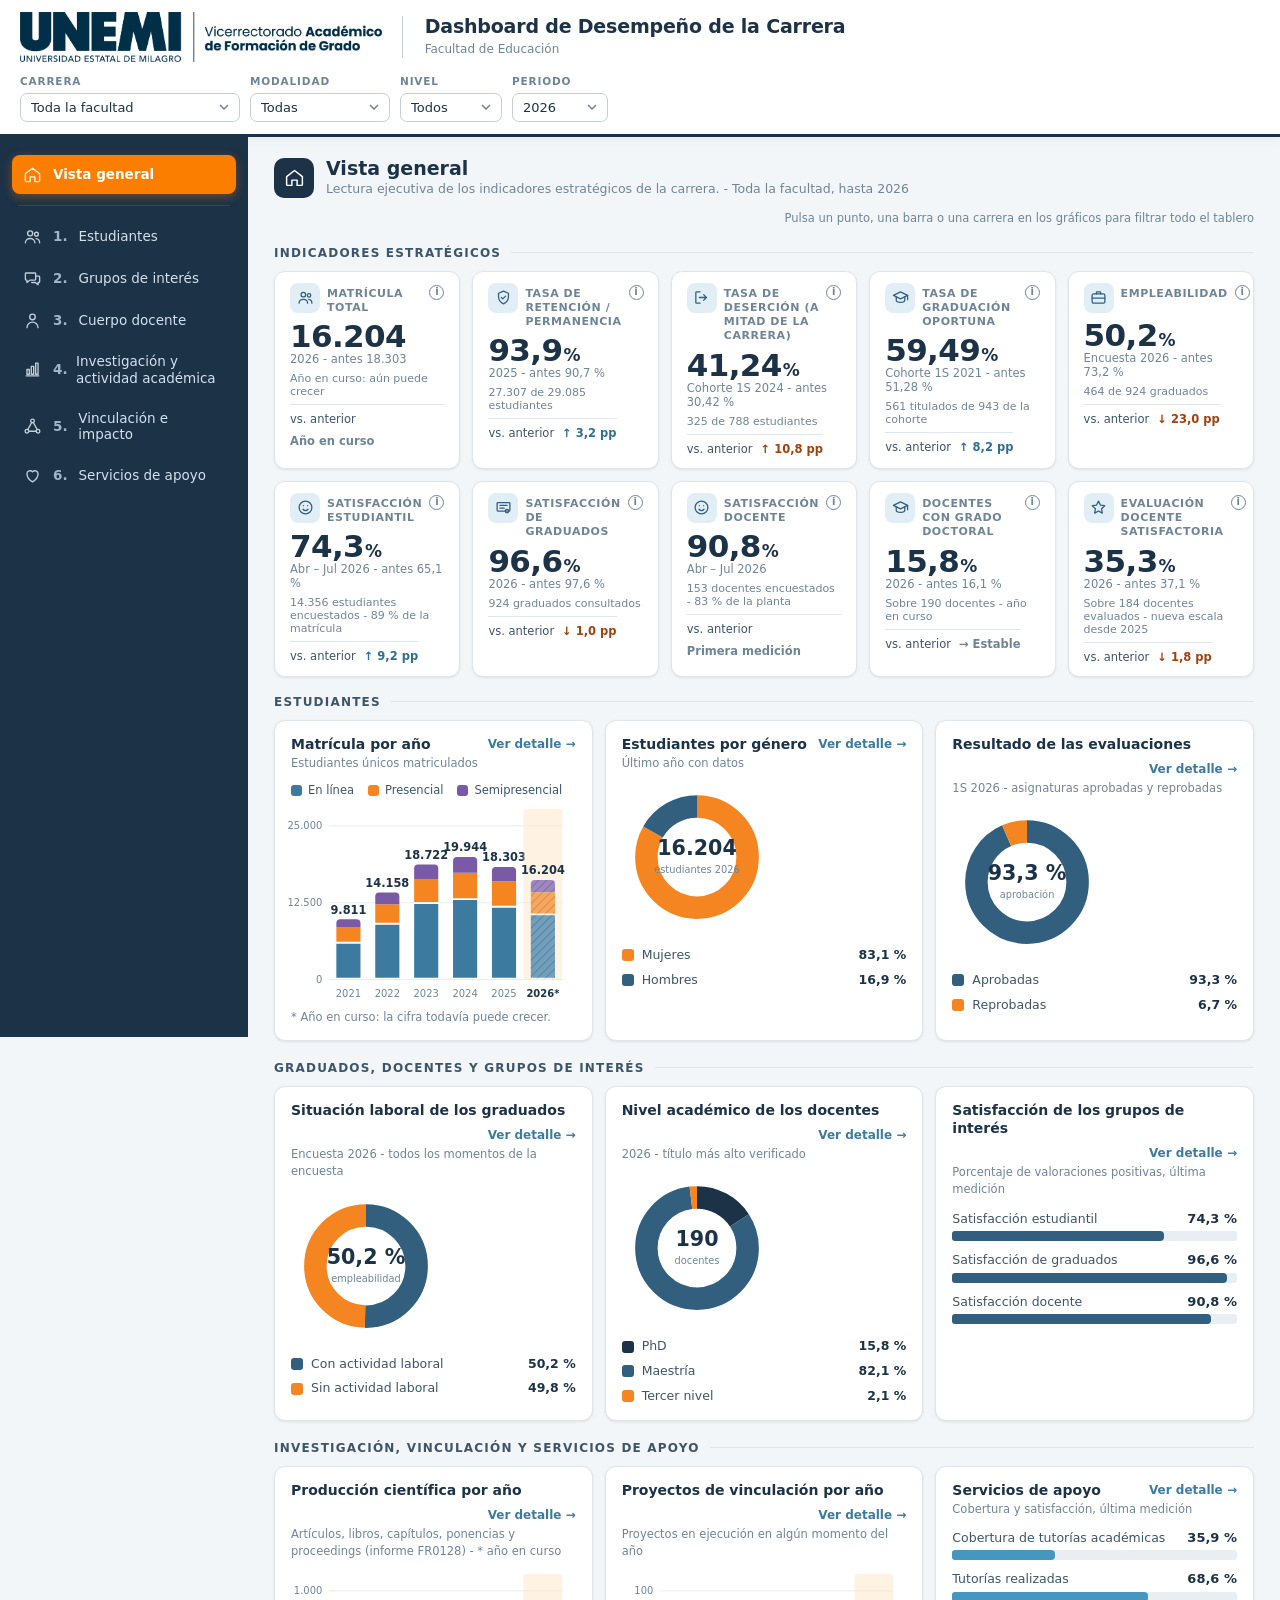
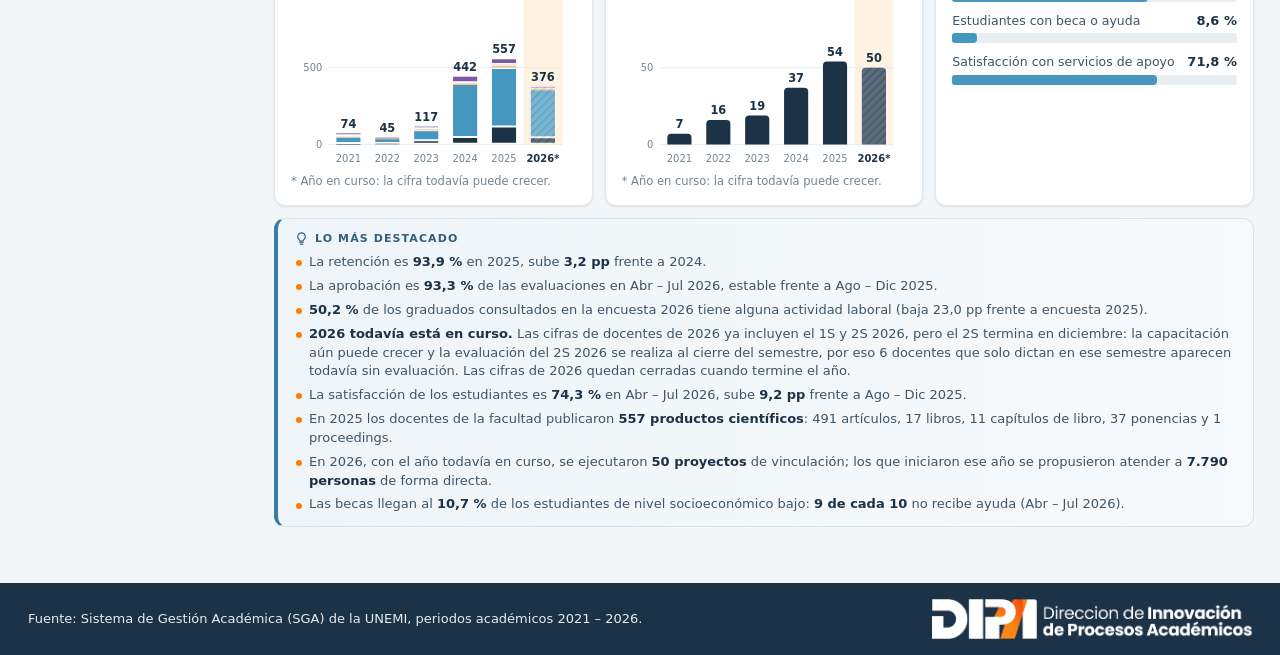
==== commit f3e540a4: "Indicadores con la metodologia de los informes del SGA y apartados de investigacion - Desercion, tit" ====
--- a/docs/index.html
+++ b/docs/index.html
@@ -45,15 +45,16 @@
 
 <div class="tip" id="tip" role="tooltip"></div>
 
-<script src="data/indicadores.js?v=20261028b"></script>
+<script src="data/indicadores.js?v=20261104a"></script>
 <script src="data/face-data.js?v=20261028"></script>
 <script src="data/rendimiento-data.js"></script>
 <script src="data/graduados-data.js"></script>
-<script src="data/trayectoria-data.js"></script>
+<script src="data/trayectoria-data.js?v=20261104a"></script>
+<script src="data/informes-data.js?v=20261104a"></script>
 <script src="data/perfil-data.js"></script>
 <script src="data/mapa-ecuador.js"></script>
 <script src="data/mapa-mundo.js"></script>
 <script src="data/docentes-data.js?v=20261028b"></script>
-<script src="js/app.js?v=20261028b"></script>
+<script src="js/app.js?v=20261104a"></script>
 </body>
 </html>
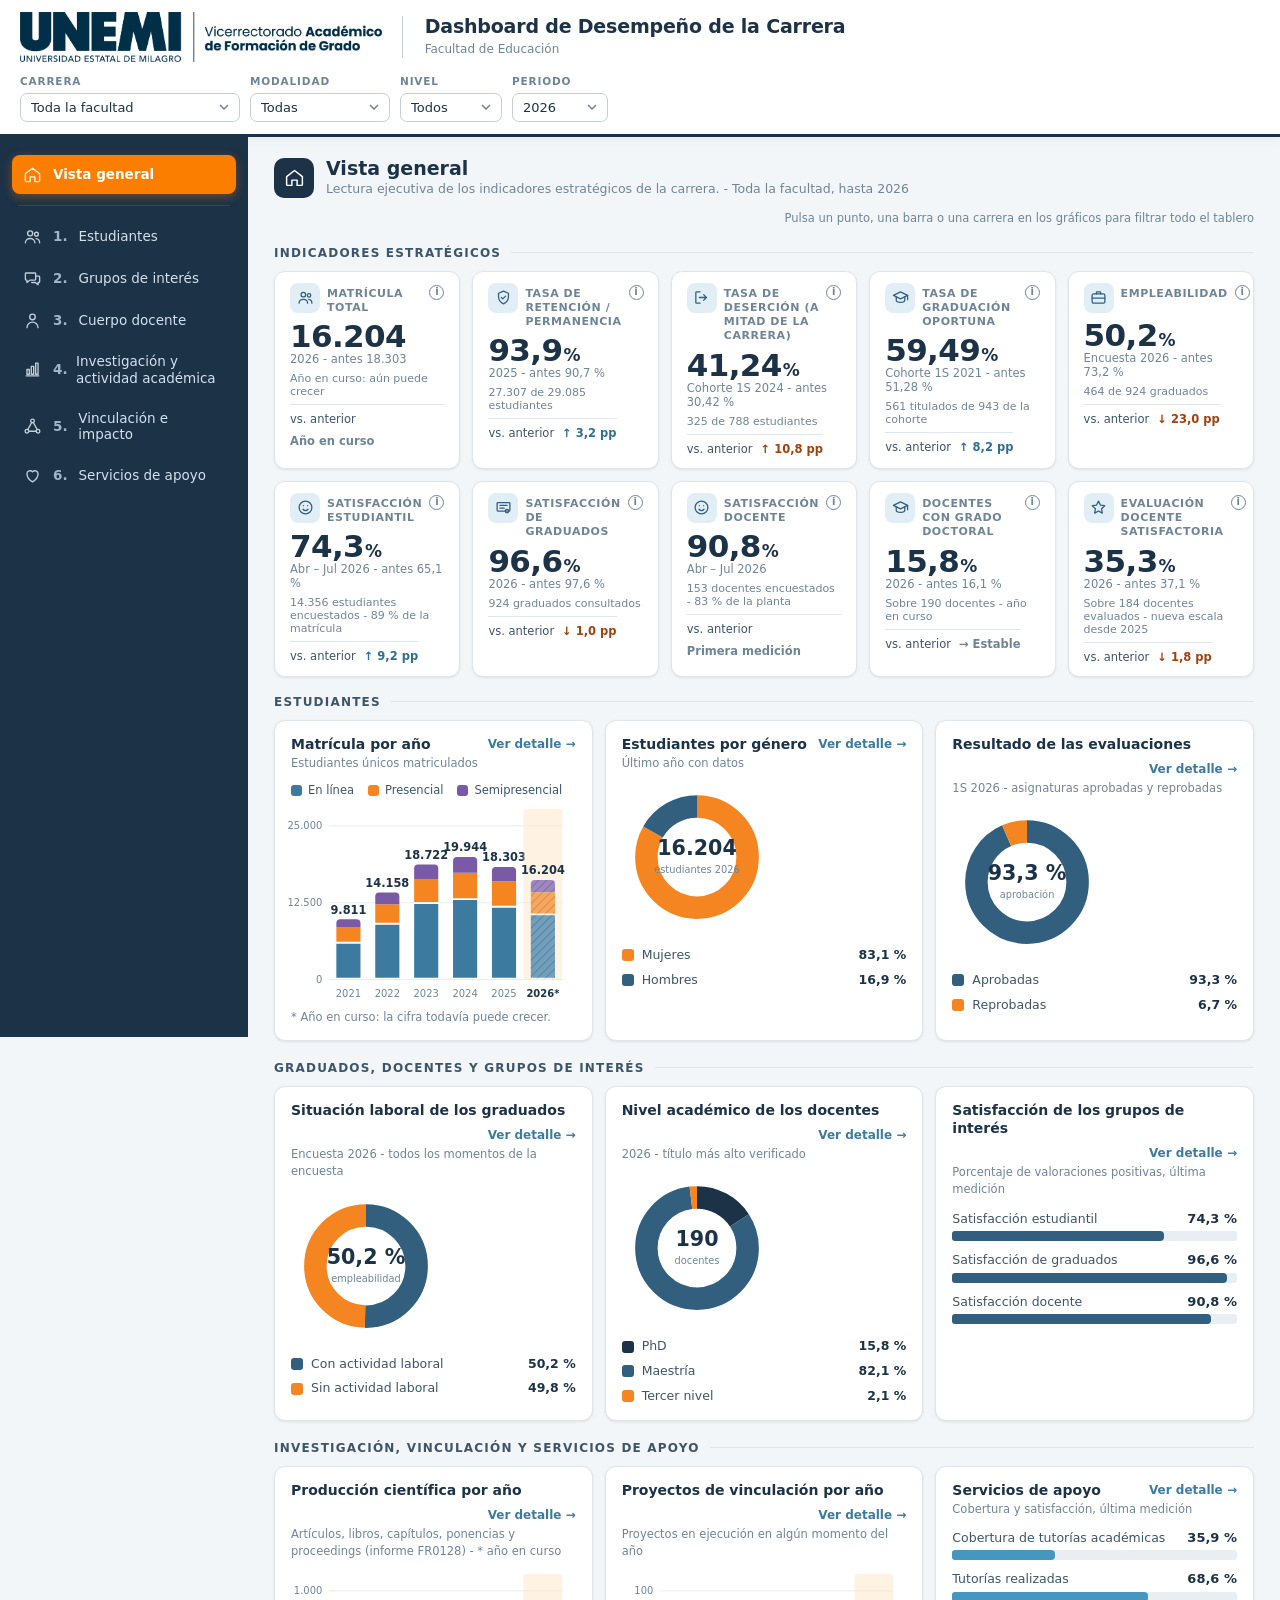
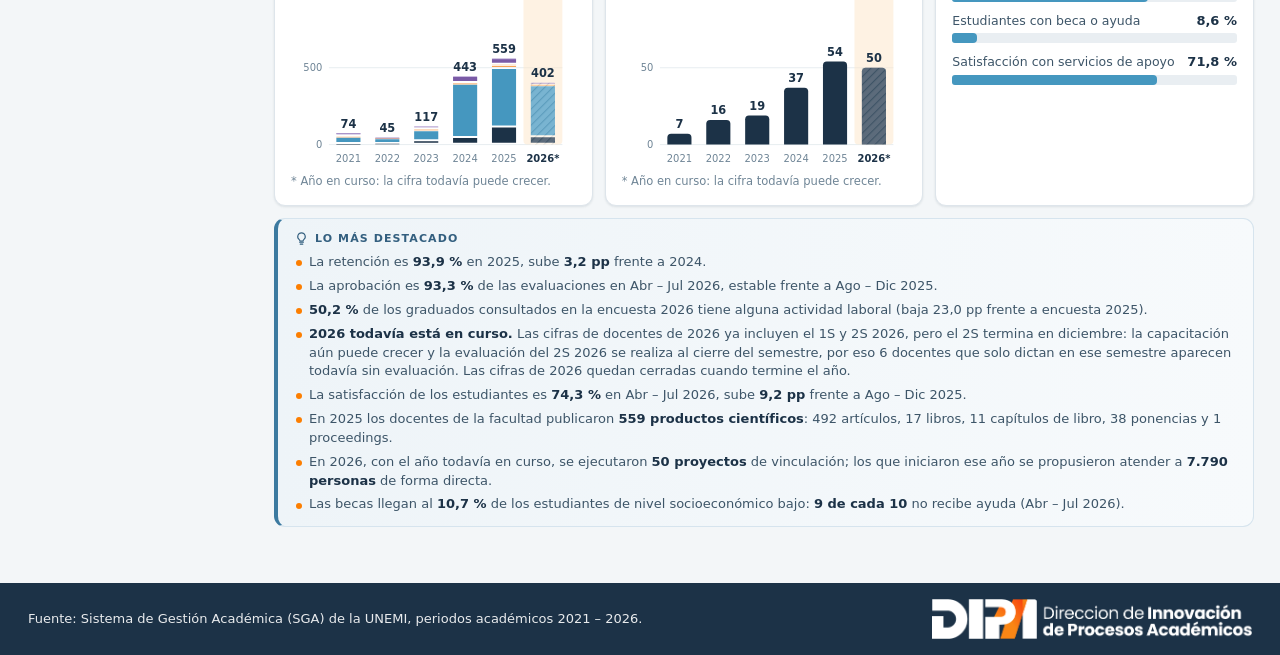
==== commit 2246aa90: "Afinidad con el cálculo del CACES (indicador 8) y producción con proyectos tipo 2 y 3, al 05-11-2026" ====
--- a/docs/index.html
+++ b/docs/index.html
@@ -50,7 +50,7 @@
 <script src="data/rendimiento-data.js"></script>
 <script src="data/graduados-data.js"></script>
 <script src="data/trayectoria-data.js?v=20261104a"></script>
-<script src="data/informes-data.js?v=20261104a"></script>
+<script src="data/informes-data.js?v=20261105a"></script>
 <script src="data/perfil-data.js"></script>
 <script src="data/mapa-ecuador.js"></script>
 <script src="data/mapa-mundo.js"></script>
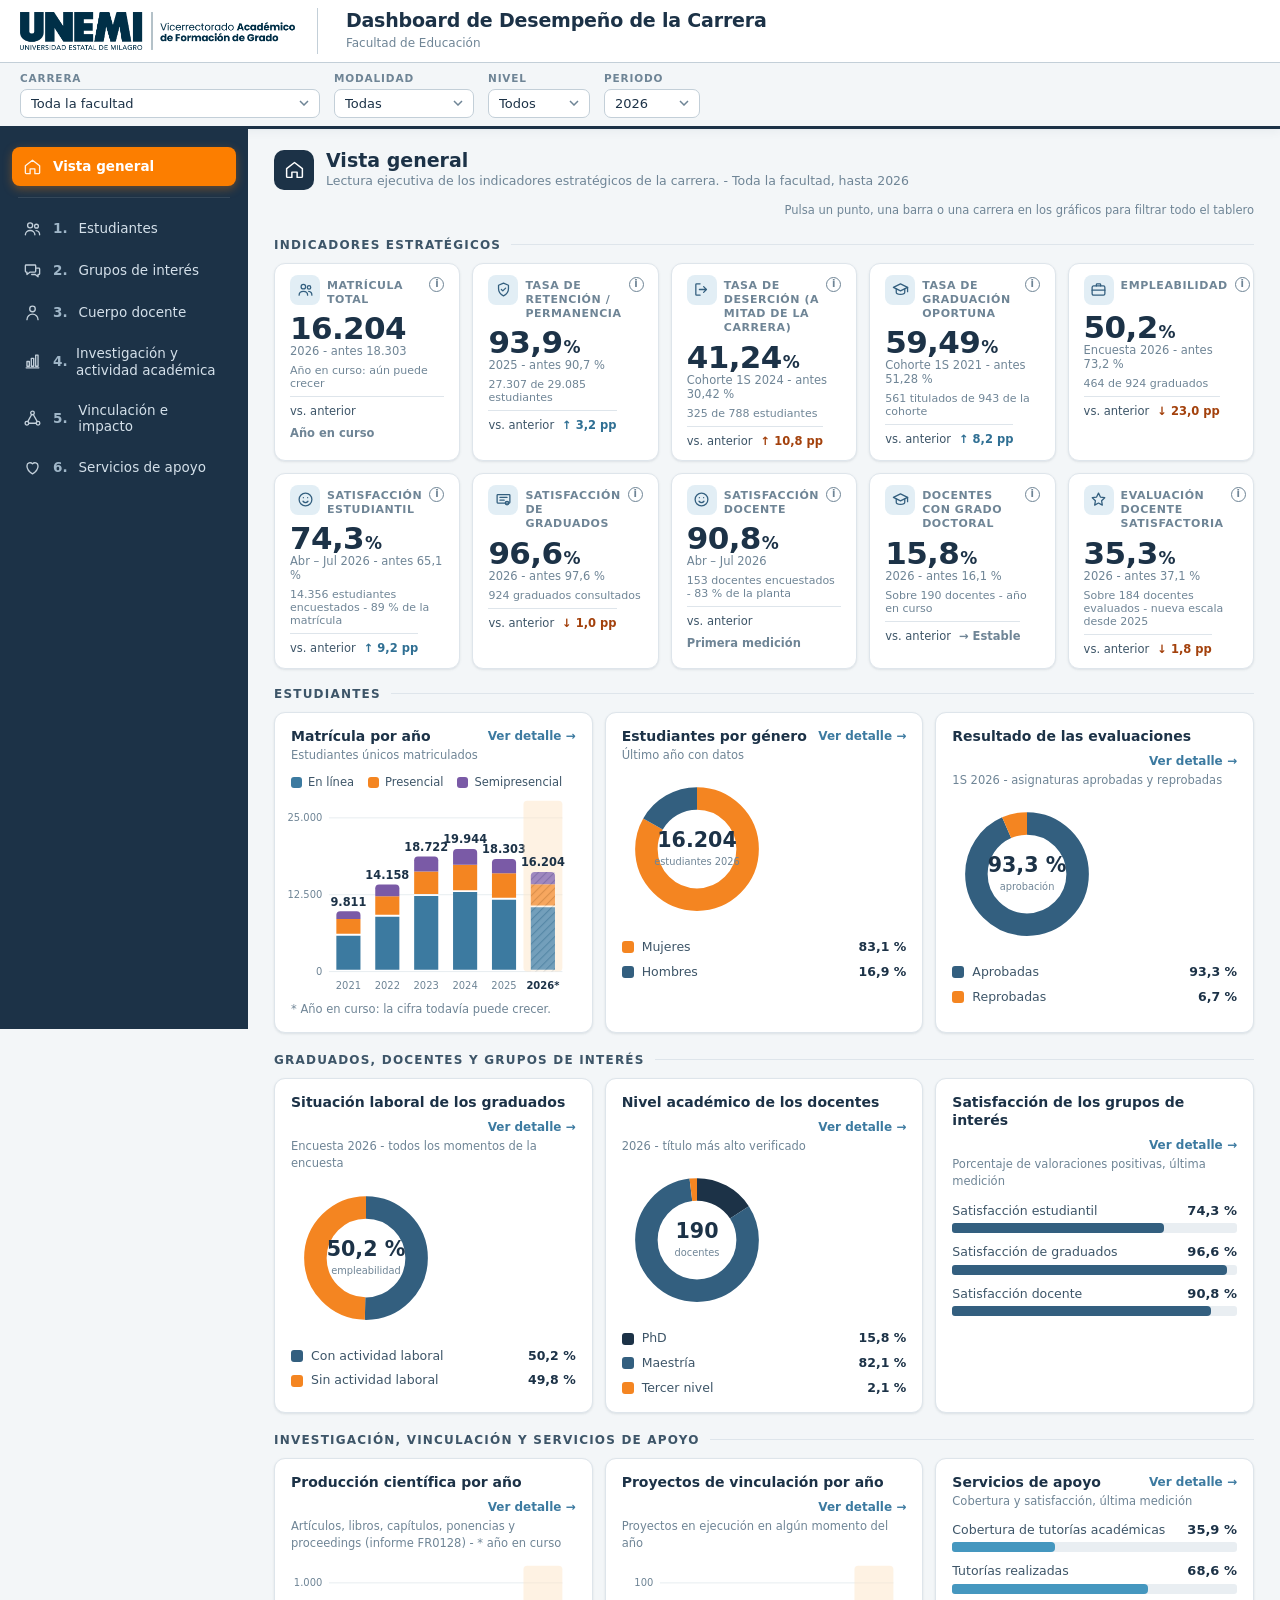
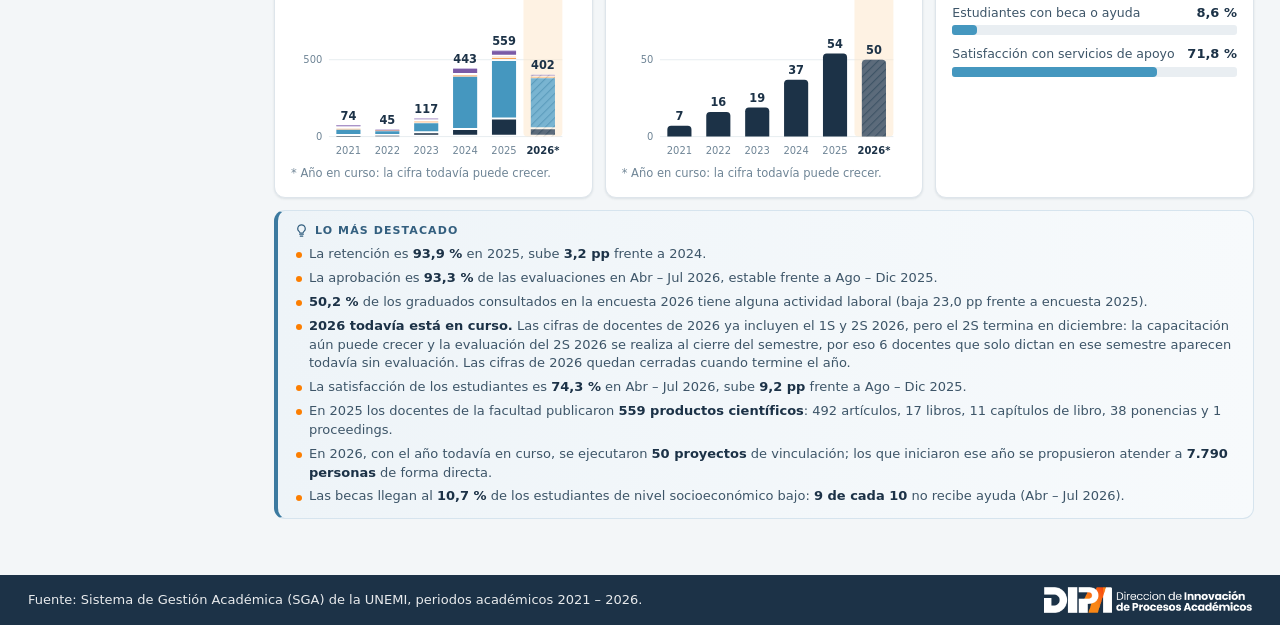
==== commit 0aa7632d: "Docentes por producto y por proyecto en los listados de investigación; encabezado con filtros abajo " ====
--- a/docs/index.html
+++ b/docs/index.html
@@ -8,11 +8,11 @@
      La versión anterior de FACE (pestaña Docentes, septiembre 2026) se retiró de la publicación. -->
 <meta name="dashboard-version" content="2.0 · estructura FACSECYD · 2026-10">
 <!-- ?v=: cambiarlo al publicar cambios de estilo o código, para que el navegador no use la copia en caché -->
-<link rel="stylesheet" href="css/tablero.css?v=20261012b">
+<link rel="stylesheet" href="css/tablero.css?v=20261109a">
 </head>
 <body>
 
-<!-- Encabezado fijo: el logo y los filtros quedan siempre a la vista -->
+<!-- Encabezado fijo: logo y título arriba, filtros en la franja de abajo; siempre a la vista -->
 <header class="appbar">
   <img class="appbar-logo" src="img/logo-vicerrectorado.png"
        alt="UNEMI - Vicerrectorado Académico de Formación de Grado">
@@ -50,11 +50,11 @@
 <script src="data/rendimiento-data.js"></script>
 <script src="data/graduados-data.js"></script>
 <script src="data/trayectoria-data.js?v=20261104a"></script>
-<script src="data/informes-data.js?v=20261105a"></script>
+<script src="data/informes-data.js?v=20261109a"></script>
 <script src="data/perfil-data.js"></script>
 <script src="data/mapa-ecuador.js"></script>
 <script src="data/mapa-mundo.js"></script>
 <script src="data/docentes-data.js?v=20261028b"></script>
-<script src="js/app.js?v=20261104a"></script>
+<script src="js/app.js?v=20261109a"></script>
 </body>
 </html>
--- a/docs/css/tablero.css
+++ b/docs/css/tablero.css
@@ -17,7 +17,7 @@
   --font: Calibri, Carlito, "Segoe UI", system-ui, sans-serif;
   --shadow-sm: 0 1px 3px rgba(28,50,71,.07), 0 1px 2px rgba(28,50,71,.04);
   --shadow: 0 6px 18px rgba(28,50,71,.10), 0 2px 5px rgba(28,50,71,.06);
-  --side:248px; --hdr:78px;
+  --side:248px; --hdr:127px;
 }
 *,*::before,*::after { box-sizing:border-box; margin:0; padding:0; }
 html { scroll-behavior:smooth; }
@@ -29,14 +29,15 @@
 /* ---------- marco institucional ---------- */
 .appbar { position:sticky; top:0; z-index:40; height:var(--hdr); background:var(--paper);
   border-bottom:3px solid var(--az-1); box-shadow:0 2px 10px rgba(28,50,71,.06);
-  display:flex; align-items:center; gap:22px; padding:0 24px; }
-.appbar-logo { height:50px; width:auto; flex:0 0 auto; }
-.appbar-titulo { border-left:1px solid var(--edge2); padding-left:22px; min-width:0; flex:0 1 auto; }
+  display:grid; grid-template-columns:auto minmax(0,1fr); grid-template-rows:62px 62px; align-items:center; }
+/* Fila 1: logo y título con aire entre ambos; fila 2: los filtros en su propia franja */
+.appbar-logo { height:38px; width:auto; margin:0 28px 0 24px; }
+.appbar-titulo { border-left:1px solid var(--edge2); padding:2px 0 2px 28px; min-width:0; }
 .appbar-titulo h1 { font-size:19px; font-weight:700; letter-spacing:-.01em; line-height:1.15; color:var(--az-1); white-space:nowrap; overflow:hidden; text-overflow:ellipsis; }
 .appbar-titulo p { font-size:12px; color:var(--ink3); margin-top:2px; white-space:nowrap; overflow:hidden; text-overflow:ellipsis; }
-.sitefooter { background:var(--az-1); padding:16px 28px; display:flex; justify-content:space-between; align-items:center; gap:16px 24px; flex-wrap:wrap; }
+.sitefooter { background:var(--az-1); padding:12px 28px; display:flex; justify-content:space-between; align-items:center; gap:16px 24px; flex-wrap:wrap; }
 .sitefooter .fuente { margin:0; color:#fff; font-size:13px; line-height:1.4; opacity:.9; }
-.sitefooter img { height:40px; width:auto; }
+.sitefooter img { height:26px; width:auto; }
 
 /* ---------- estructura ---------- */
 .shell { display:grid; grid-template-columns:var(--side) 1fr; min-height:calc(100vh - var(--hdr)); }
@@ -55,12 +56,12 @@
 .nav-sep { height:1px; background:rgba(255,255,255,.1); margin:8px 6px; }
 
 .main { min-width:0; padding-bottom:44px; }
-.filters { display:flex; gap:10px; align-items:flex-end; flex-wrap:nowrap; margin-left:auto; flex:0 0 auto; }
-/* Los cuatro filtros van en una sola línea: los nombres de carrera largos se recortan en el
-   selector (la lista desplegada los muestra completos) y el periodo no baja a otra fila. */
-#fCarrera { width:220px; min-width:0; text-overflow:ellipsis; }
+.filters { grid-column:1 / -1; align-self:stretch; display:flex; gap:10px 14px; align-items:center; flex-wrap:wrap;
+  padding:6px 24px; background:var(--paper2); border-top:1px solid var(--edge2); }
+/* Los nombres de carrera largos se recortan en el selector (la lista desplegada los muestra completos). */
+#fCarrera { width:300px; min-width:0; text-overflow:ellipsis; }
 #fNivel, #fAnio { min-width:96px; }
-.fld { display:flex; flex-direction:column; gap:3px; }
+.fld { display:flex; flex-direction:column; gap:2px; }
 .fld label { font-size:10.5px; letter-spacing:.08em; text-transform:uppercase; color:var(--ink3); font-weight:700; }
 .fld select, .rfbar select { font-size:13px; color:var(--ink); background:var(--paper); border:1px solid var(--edge2);
   border-radius:var(--r); padding:6px 28px 6px 10px; cursor:pointer; min-width:112px; appearance:none;
@@ -295,10 +296,10 @@
 .segbtn.on { background:var(--az-2); color:#fff; border-color:var(--az-2); }
 
 @media (max-width:1365px){
-  .appbar { height:auto; position:static; flex-wrap:wrap; padding:12px 20px; gap:12px 20px; }
-  .filters { flex-wrap:wrap; }
+  .appbar { height:auto; position:static; grid-template-rows:auto auto; }
+  .appbar-logo { margin:12px 22px 12px 20px; }
+  .filters { padding:8px 20px; }
   .appbar-titulo h1, .appbar-titulo p { white-space:normal; }
-  .filters { margin-left:0; }
   .side { top:0; height:100vh; }
 }
 @media (max-width:900px){
@@ -308,7 +309,11 @@
   .nav li { flex:0 0 auto; }
   .nav button { white-space:nowrap; padding:7px 10px; }
   .nav-sep { display:none; }
-  .appbar-titulo { border-left:0; padding-left:0; }
+  .appbar { grid-template-columns:minmax(0,1fr); }
+  .appbar-logo { height:32px; margin:12px 16px 4px; justify-self:start; max-width:calc(100% - 32px); object-fit:contain; }
+  .appbar-titulo { border-left:0; padding:0 16px 10px; }
+  .filters { padding:8px 16px; }
+  #fCarrera { width:100%; max-width:300px; }
   .body { padding-left:16px; padding-right:16px; }
 }
 @media (prefers-reduced-motion:reduce){ * { transition:none !important; animation:none !important; } }
